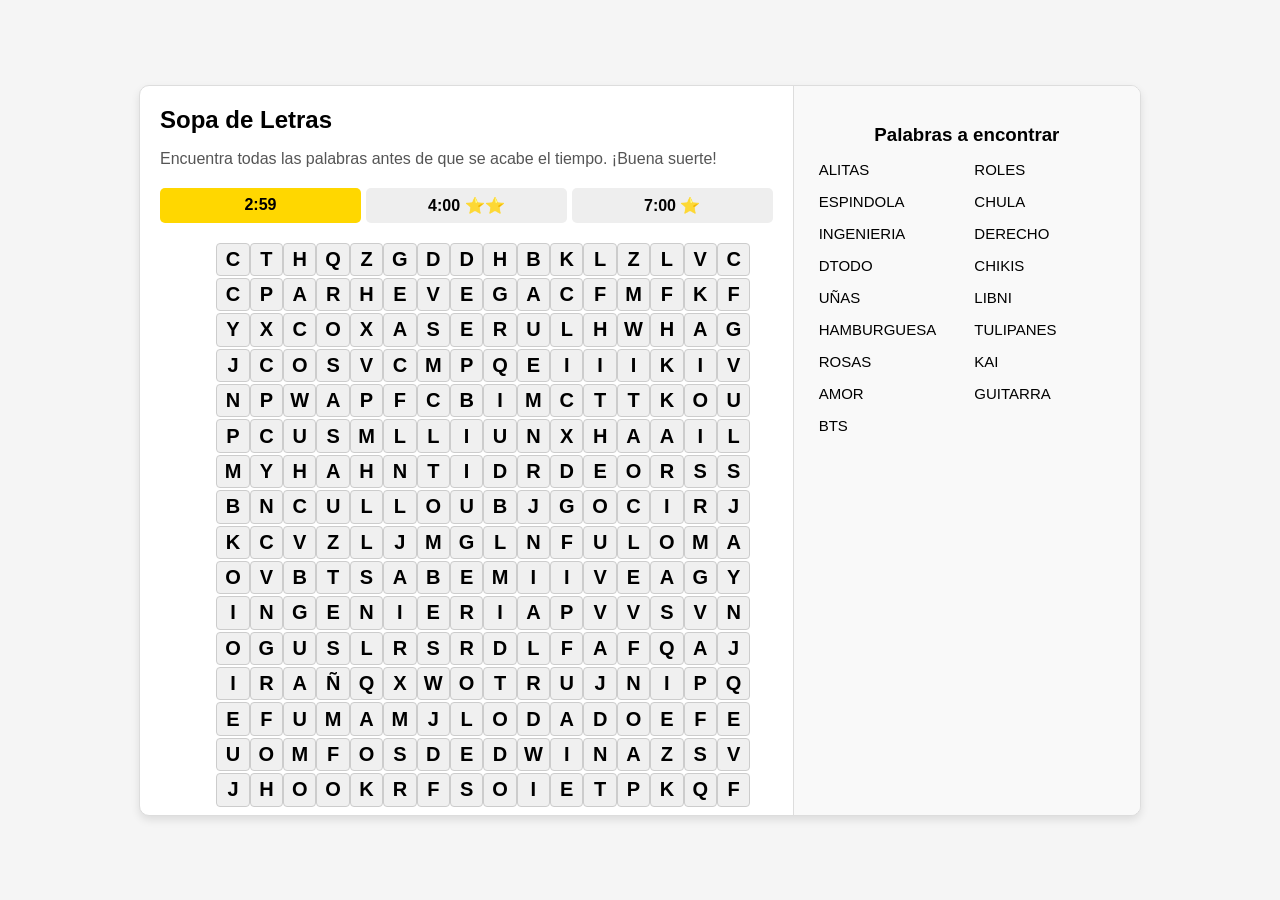
==== src/components/prueba1.html @ d617586e "Updated prueba1.html" ====
<!doctype html>
<html lang="es">
<head>
    <meta charset="UTF-8">
    <meta name="viewport" content="width=device-width, initial-scale=1.0">
    <title>Sopa de Letras</title>
    <style>
        body {
            font-family: Arial, sans-serif;
            margin: 0;
            padding: 10px;
            display: flex;
            justify-content: center;
            align-items: center;
            min-height: 100vh; /* Permite scroll natural en pantallas pequeñas */
            background-color: #f5f5f5;
            box-sizing: border-box;
        }
        
        .container {
            display: flex;
            width: 100%;
            max-width: 1000px;
            background: white;
            border: 1px solid #ddd;
            border-radius: 10px;
            box-shadow: 0 4px 8px rgba(0, 0, 0, 0.1);
            overflow: hidden;
        }
        
        .left-section {
            padding: 20px;
            border-right: 1px solid #ddd;
            flex: 2;
        }
        
        .right-section {
            padding: 20px;
            background-color: #f9f9f9;
            flex: 1;
        }
        
        .title {
            font-size: 24px;
            font-weight: bold;
            margin-bottom: 15px;
        }
        
        .message {
            font-size: 16px;
            margin-bottom: 20px;
            color: #555;
        }
        
        .timers {
            display: flex;
            justify-content: space-between;
            margin-bottom: 20px;
            gap: 5px;
        }
        
        .timer {
            font-size: 16px;
            font-weight: bold;
            background: #eee;
            padding: 8px 12px;
            border-radius: 5px;
            text-align: center;
            flex: 1;
        }
        
        .grid {
            user-select: none;
            -webkit-user-select: none;
            -webkit-touch-callout: none;
            touch-action: none; /* Evita desplazamientos indeseados al deslizar el dedo */
            
            display: grid;
            width: 100%;
            max-width: 500px;
            margin: 0 auto 20px auto;
            gap: 2px;
        }
        
        .cell {
            aspect-ratio: 1 / 1;
            width: 100%;
            display: flex;
            justify-content: center;
            align-items: center;
            font-weight: bold;
            font-size: clamp(12px, 3.5vw, 20px);
            background: #f0f0f0;
            border: 1px solid #ccc;
            cursor: pointer;
            user-select: none;
            -webkit-user-select: none;
            border-radius: 4px;
        }
        
        .cell.selected {
            background-color: #cce7ff;
        }
        
        .cell.highlight {
            background-color: #98fb98;
        }
        
        .end-buttons {
            display: none;
            flex-direction: column;
            gap: 10px;
        }
        
        .button {
            padding: 10px;
            background-color: #007bff;
            color: white;
            border: none;
            border-radius: 5px;
            cursor: pointer;
            font-size: 16px;
        }
        
        .button:hover {
            background-color: #0056b3;
        }
        
        .words-list {
            list-style: none;
            padding: 0;
            margin: 0;
            display: grid;
            grid-template-columns: repeat(auto-fill, minmax(120px, 1fr)); /* Lista adaptable */
            gap: 5px;
        }
        
        .words-list li {
            padding: 5px;
            font-size: 15px;
        }
        
        .words-list li.found {
            text-decoration: line-through;
            color: #888;
        }

        /* Dispositivos Móviles */
        @media (max-width: 768px) {
            body {
                padding: 5px;
            }
            .container {
                flex-direction: column;
                border-radius: 8px;
            }
            .left-section {
                border-right: none;
                border-bottom: 1px solid #ddd;
                padding: 15px;
            }
            .right-section {
                padding: 15px;
            }
            .timer {
                font-size: 14px;
                padding: 6px;
            }
            .title {
                font-size: 20px;
            }
            .message {
                font-size: 14px;
            }
            .words-list {
                grid-template-columns: repeat(auto-fill, minmax(100px, 1fr));
            }
            .words-list li {
                font-size: 13px;
            }
        }

        /* Pantallas muy pequeñas (~5 pulgadas, ~360px) */
        @media (max-width: 400px) {
            body {
                padding: 3px;
            }
            .left-section, .right-section {
                padding: 10px;
            }
            .title {
                font-size: 18px;
            }
            .timers {
                gap: 3px;
            }
            .timer {
                font-size: 12px;
                padding: 5px 4px;
            }
            .grid {
                gap: 1px;
            }
            .words-list {
                grid-template-columns: repeat(auto-fill, minmax(90px, 1fr));
                gap: 4px;
            }
            .words-list li {
                font-size: 12px;
                padding: 4px;
            }
            .button {
                padding: 8px;
                font-size: 14px;
            }
        }
    </style>
</head>
<body>
    <div class="container">
        <div class="left-section">
            <div class="title">Sopa de Letras</div>
            <p class="message" id="message">Encuentra todas las palabras antes de que se acabe el tiempo. ¡Buena suerte chula!</p>
            <div class="timers">
                <div class="timer" id="timer1">3:00 ⭐⭐⭐</div>
                <div class="timer" id="timer2">4:00 ⭐⭐</div>
                <div class="timer" id="timer3">7:00 ⭐</div>
            </div>
            <div class="grid" id="grid"></div>
            <div class="end-buttons" id="end-buttons">
                <button class="button" id="restart-button">Reiniciar</button>
                <button class="button" id="next-button">Siguiente Juego</button>
            </div>
        </div>
        <div class="right-section">
            <h3 style="text-align: center; margin-bottom: 10px;">Palabras a encontrar</h3>
            <ul class="words-list" id="words-list"></ul>
        </div>
    </div>
    <script src="sopa2.js"></script>
</body>
</html>
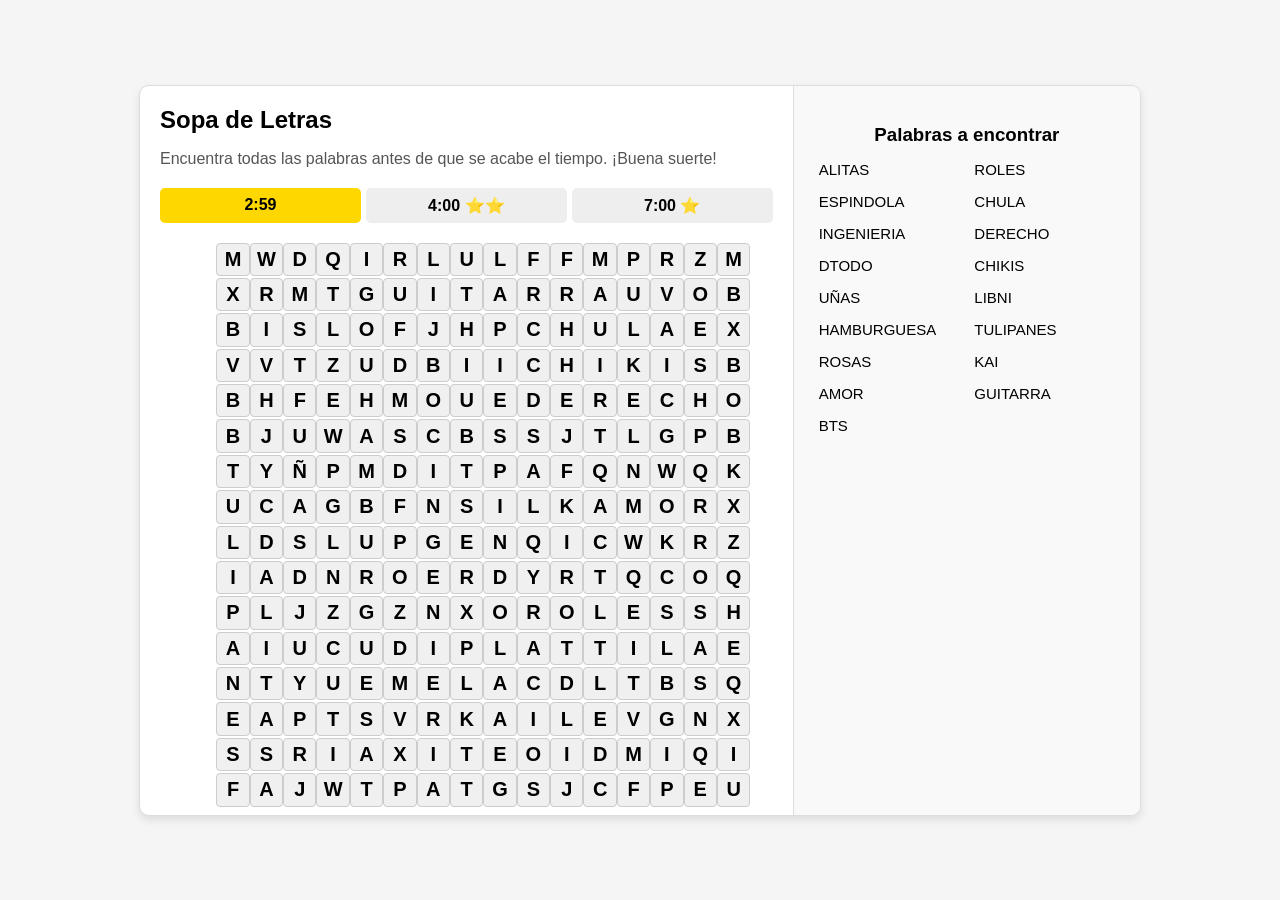
==== commit 4c1f0783: "Updated sopa2.js" ====
--- a/src/components/prueba1.html
+++ b/src/components/prueba1.html
@@ -220,7 +220,7 @@
     <div class="container">
         <div class="left-section">
             <div class="title">Sopa de Letras</div>
-            <p class="message" id="message">Encuentra todas las palabras antes de que se acabe el tiempo. ¡Buena suerte chula!</p>
+            <p class="message" id="message">Encuentra todas las palabras antes de que se acabe el tiempo. ¡Buena suerte!</p>
             <div class="timers">
                 <div class="timer" id="timer1">3:00 ⭐⭐⭐</div>
                 <div class="timer" id="timer2">4:00 ⭐⭐</div>
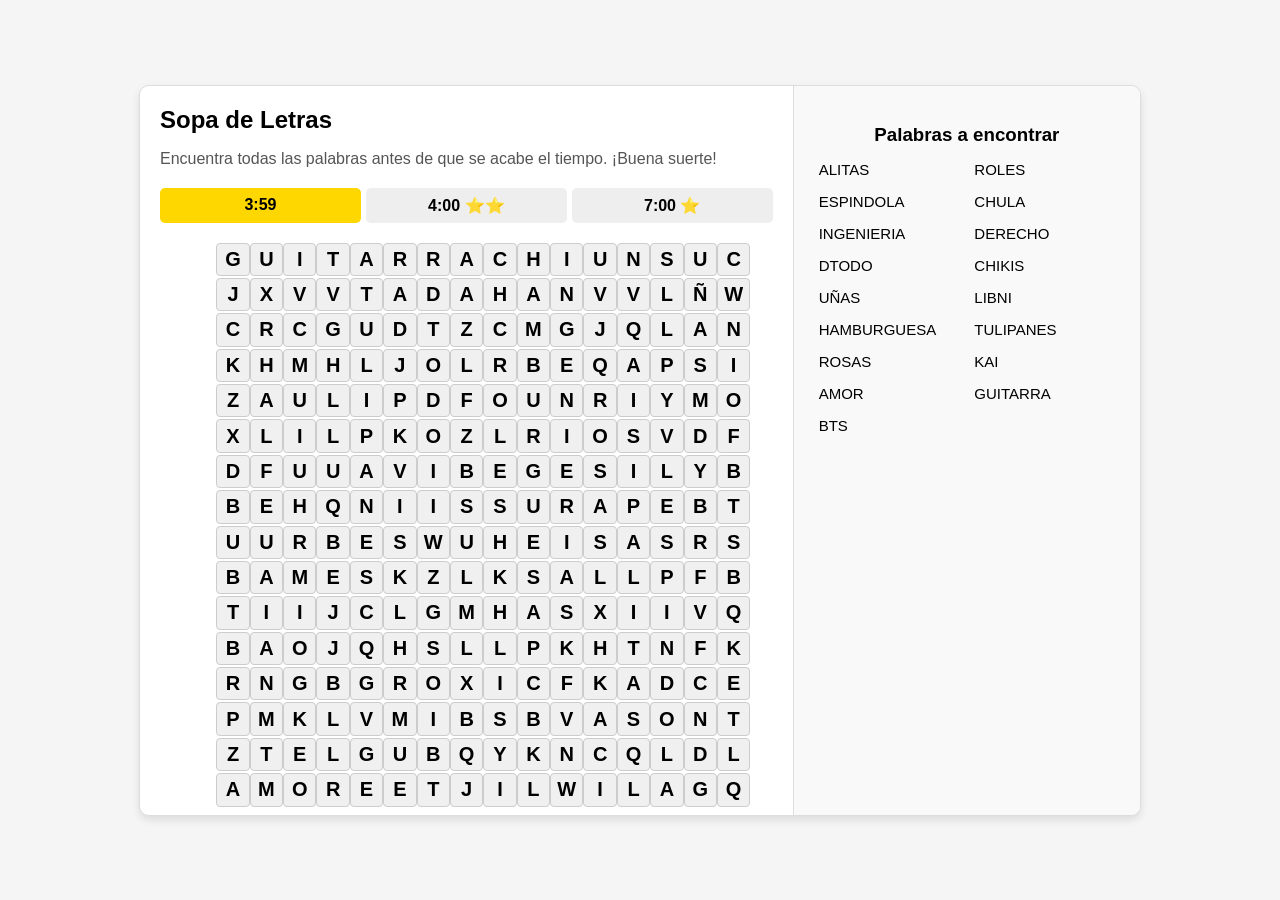
==== commit 18c952a7: "Updated prueba1.html" ====
--- a/src/components/prueba1.html
+++ b/src/components/prueba1.html
@@ -99,7 +99,7 @@
         }
         
         .cell.selected {
-            background-color: #cce7ff;
+            background-color: #cce7ff !important;
         }
         
         .cell.highlight {
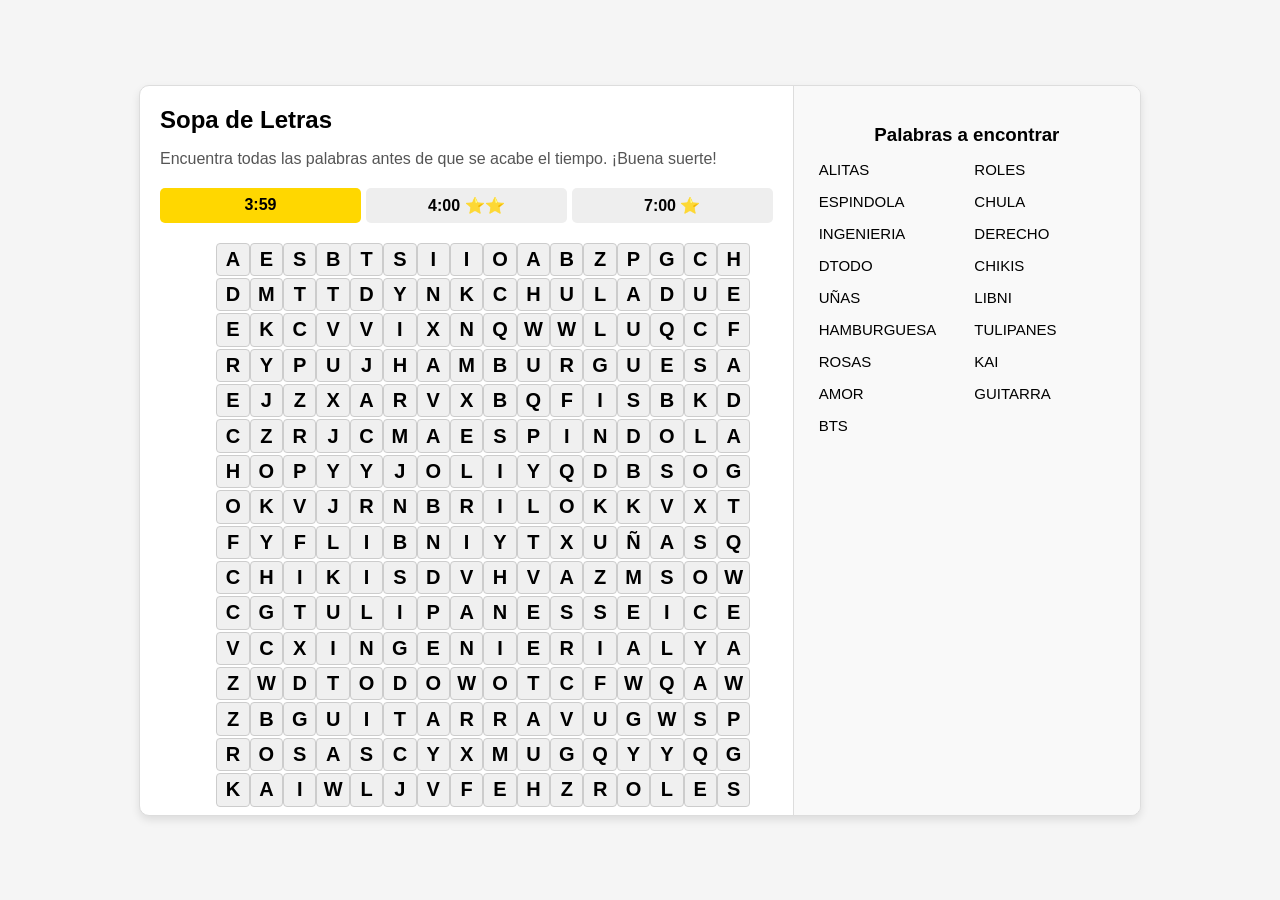
==== commit 6b3fcaf0: "Updated prueba1.html" ====
--- a/src/components/prueba1.html
+++ b/src/components/prueba1.html
@@ -222,8 +222,8 @@
             <div class="title">Sopa de Letras</div>
             <p class="message" id="message">Encuentra todas las palabras antes de que se acabe el tiempo. ¡Buena suerte!</p>
             <div class="timers">
-                <div class="timer" id="timer1">3:00 ⭐⭐⭐</div>
-                <div class="timer" id="timer2">4:00 ⭐⭐</div>
+                <div class="timer" id="timer1">4:00 ⭐⭐⭐</div>
+                <div class="timer" id="timer2">4:30 ⭐⭐</div>
                 <div class="timer" id="timer3">7:00 ⭐</div>
             </div>
             <div class="grid" id="grid"></div>
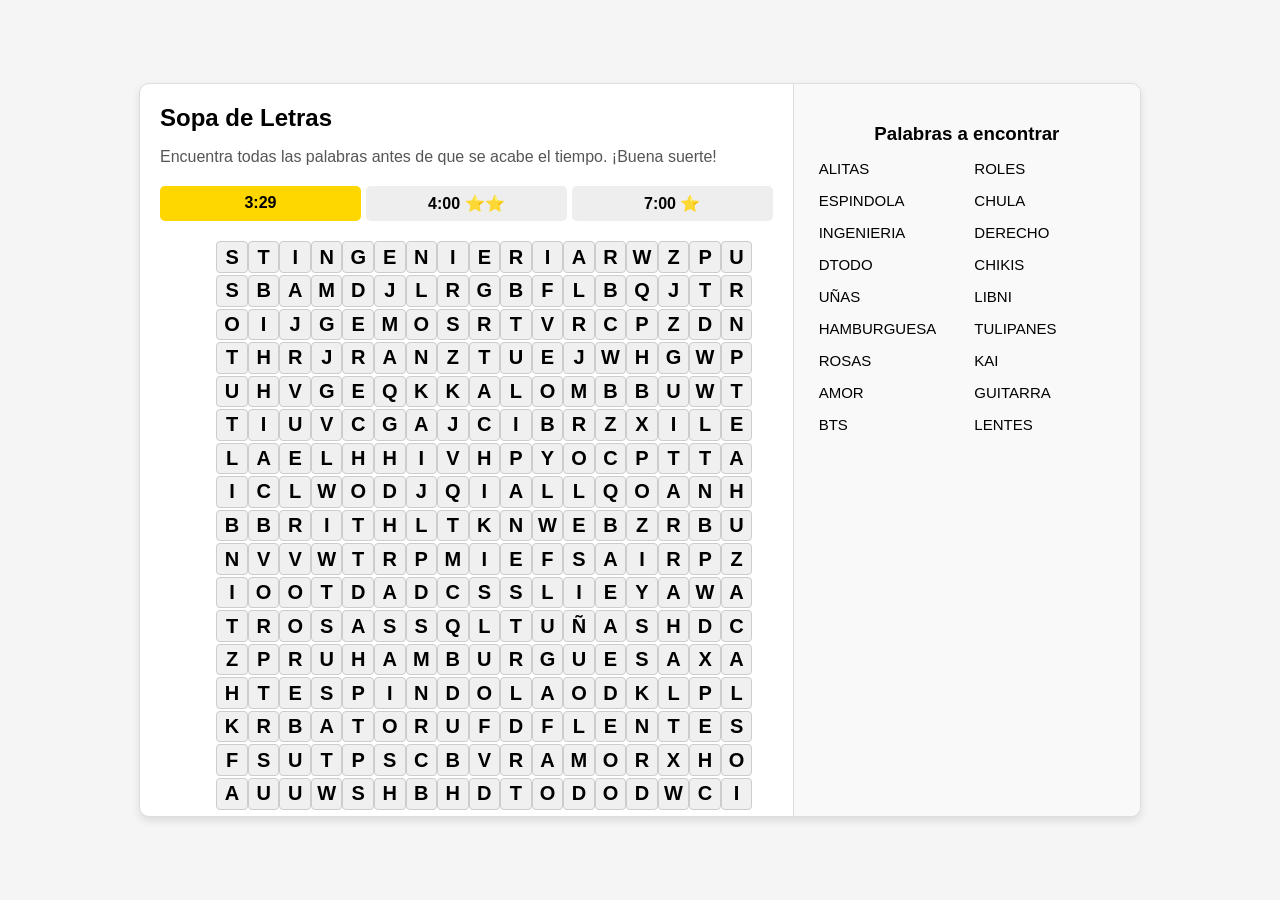
==== commit f1ff2d3d: "Updated prueba1.html" ====
--- a/src/components/prueba1.html
+++ b/src/components/prueba1.html
@@ -222,8 +222,8 @@
             <div class="title">Sopa de Letras</div>
             <p class="message" id="message">Encuentra todas las palabras antes de que se acabe el tiempo. ¡Buena suerte!</p>
             <div class="timers">
-                <div class="timer" id="timer1">4:00 ⭐⭐⭐</div>
-                <div class="timer" id="timer2">4:30 ⭐⭐</div>
+                <div class="timer" id="timer1">3:30 ⭐⭐⭐</div>
+                <div class="timer" id="timer2">4:00 ⭐⭐</div>
                 <div class="timer" id="timer3">7:00 ⭐</div>
             </div>
             <div class="grid" id="grid"></div>
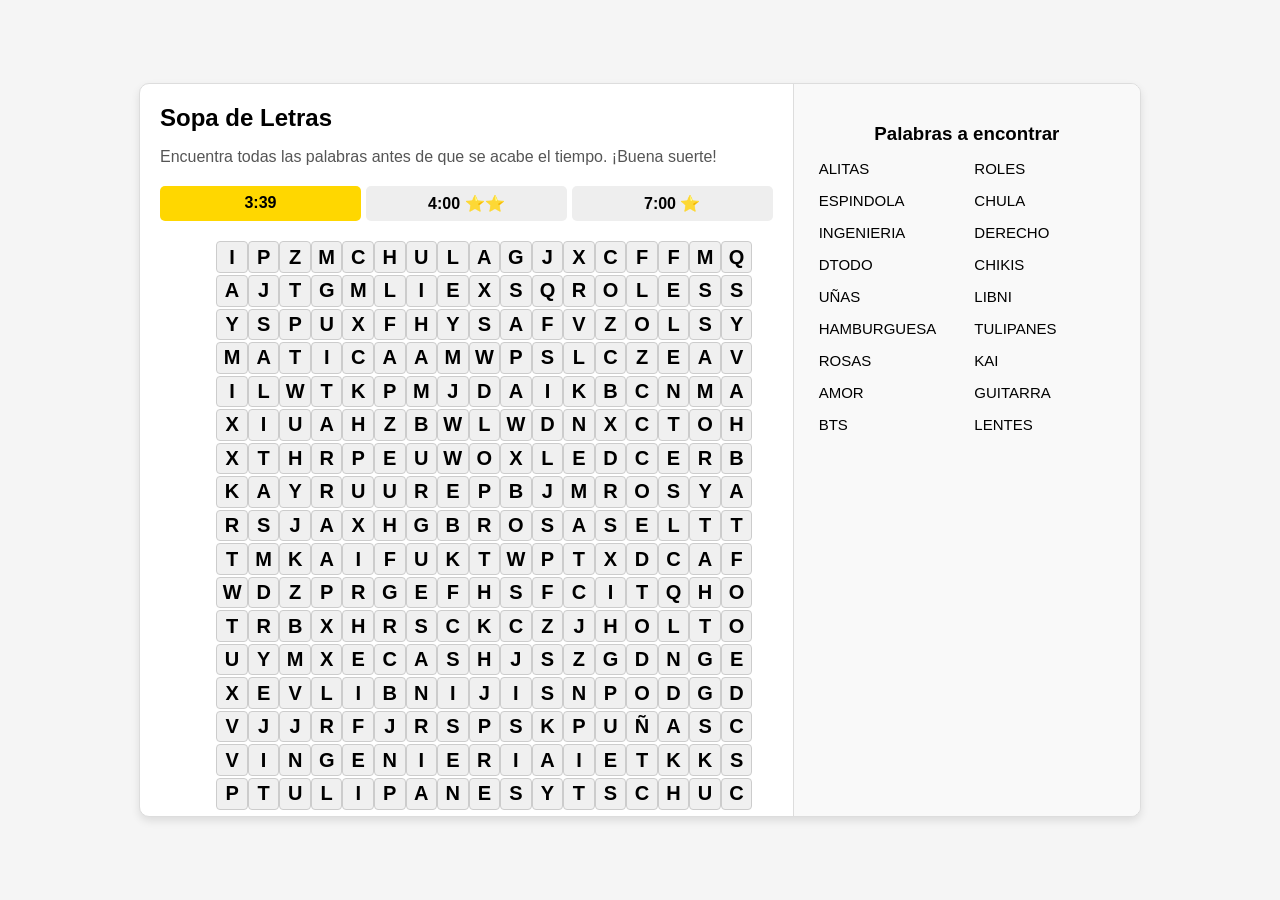
==== commit 71f2faf2: "Updated prueba1.html" ====
--- a/src/components/prueba1.html
+++ b/src/components/prueba1.html
@@ -222,7 +222,7 @@
             <div class="title">Sopa de Letras</div>
             <p class="message" id="message">Encuentra todas las palabras antes de que se acabe el tiempo. ¡Buena suerte!</p>
             <div class="timers">
-                <div class="timer" id="timer1">3:30 ⭐⭐⭐</div>
+                <div class="timer" id="timer1">3:40 ⭐⭐⭐</div>
                 <div class="timer" id="timer2">4:00 ⭐⭐</div>
                 <div class="timer" id="timer3">7:00 ⭐</div>
             </div>
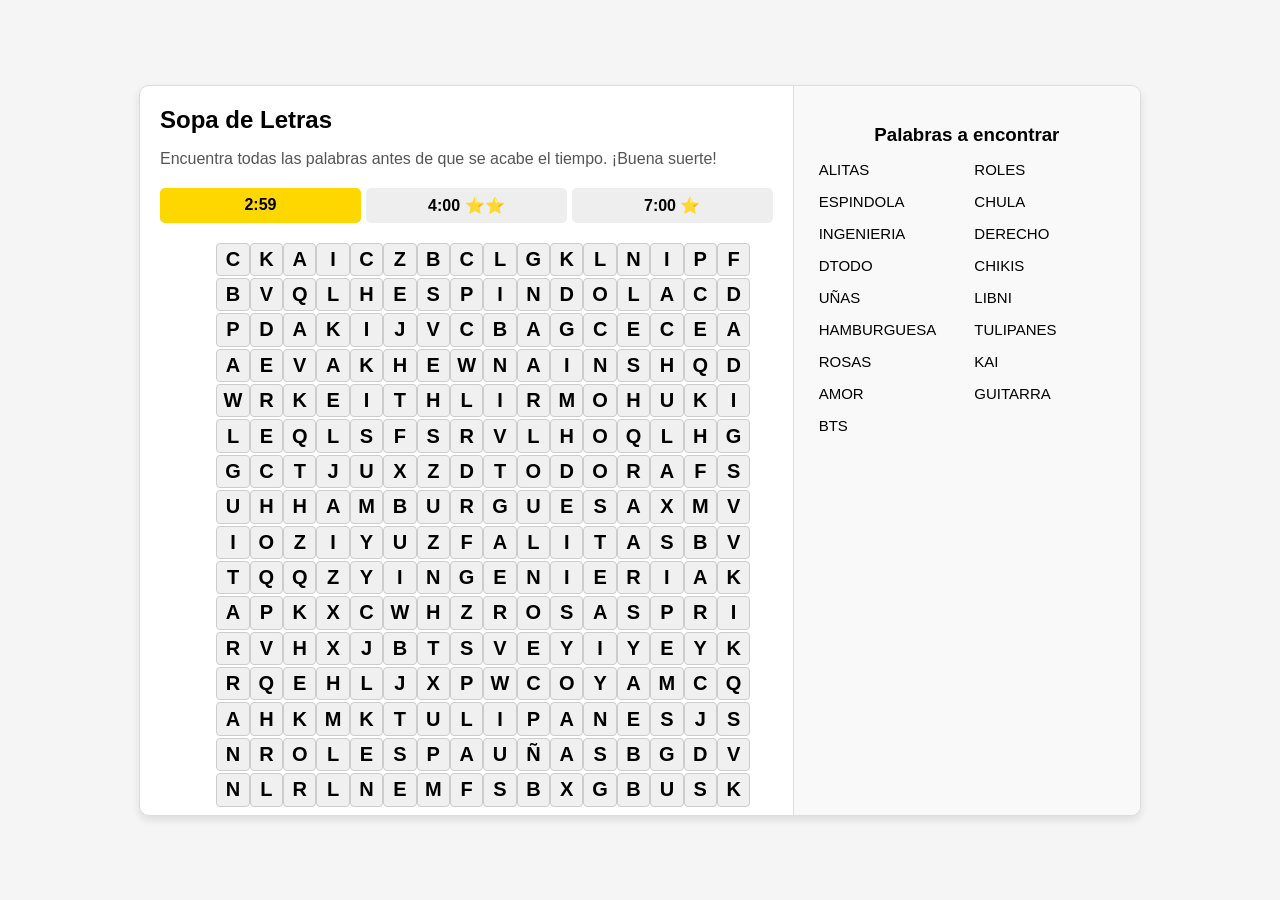
==== commit 55f2462e: "Updated sopa2.js" ====
--- a/src/components/prueba1.html
+++ b/src/components/prueba1.html
@@ -99,7 +99,7 @@
         }
         
         .cell.selected {
-            background-color: #cce7ff !important;
+            background-color: #cce7ff;
         }
         
         .cell.highlight {
@@ -222,7 +222,7 @@
             <div class="title">Sopa de Letras</div>
             <p class="message" id="message">Encuentra todas las palabras antes de que se acabe el tiempo. ¡Buena suerte!</p>
             <div class="timers">
-                <div class="timer" id="timer1">3:40 ⭐⭐⭐</div>
+                <div class="timer" id="timer1">3:00 ⭐⭐⭐</div>
                 <div class="timer" id="timer2">4:00 ⭐⭐</div>
                 <div class="timer" id="timer3">7:00 ⭐</div>
             </div>
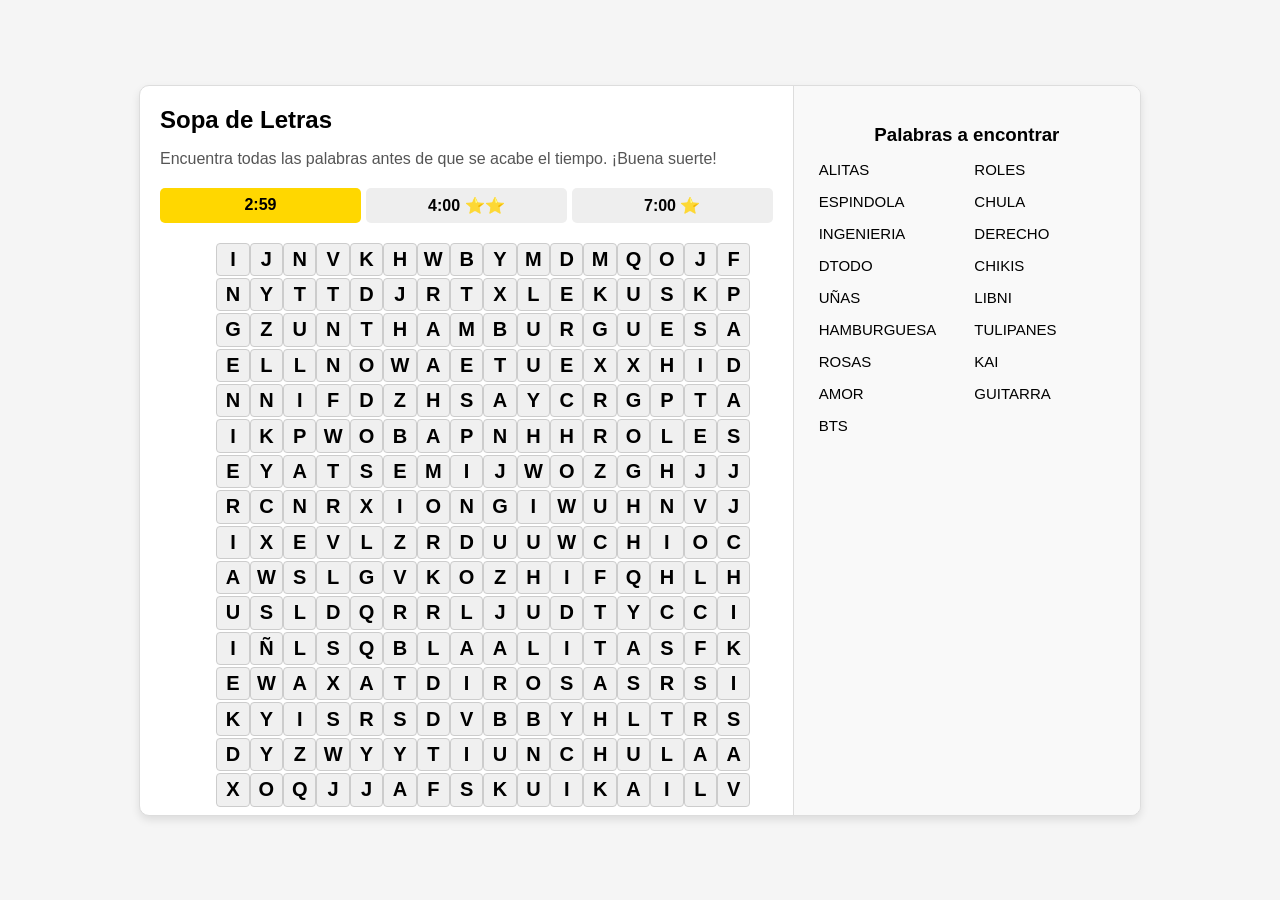
==== commit 0b822a8d: "Updated prueba1.html" ====
--- a/src/components/prueba1.html
+++ b/src/components/prueba1.html
@@ -222,7 +222,7 @@
             <div class="title">Sopa de Letras</div>
             <p class="message" id="message">Encuentra todas las palabras antes de que se acabe el tiempo. ¡Buena suerte!</p>
             <div class="timers">
-                <div class="timer" id="timer1">3:00 ⭐⭐⭐</div>
+                <div class="timer" id="timer1">3:40 ⭐⭐⭐</div>
                 <div class="timer" id="timer2">4:00 ⭐⭐</div>
                 <div class="timer" id="timer3">7:00 ⭐</div>
             </div>
